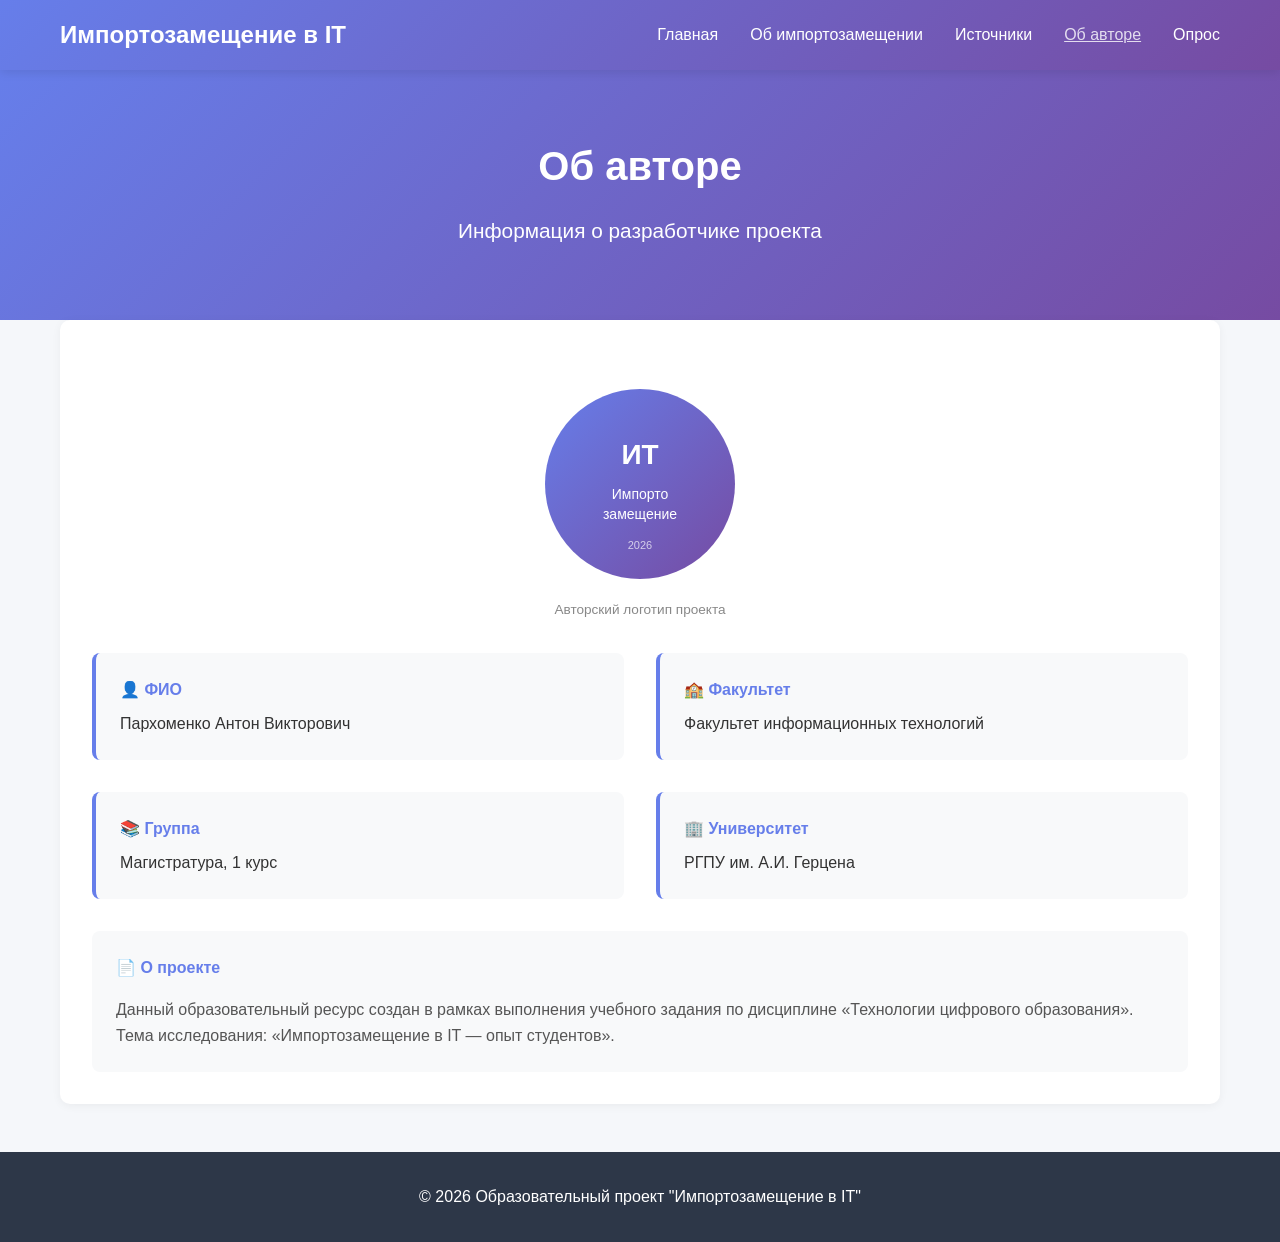
==== author.html @ 758f1796 "Create author.html" ====
<!DOCTYPE html>
<html lang="ru">
<head>
    <meta charset="UTF-8">
    <meta name="viewport" content="width=device-width, initial-scale=1.0">
    <title>Об авторе - Импортозамещение в IT</title>
    <link rel="stylesheet" href="style.css">
    <style>
        .author-page {
            background: white;
            padding: 2rem;
            border-radius: 10px;
            box-shadow: 0 2px 10px rgba(0,0,0,0.05);
        }
        .logo-block {
            text-align: center;
            margin: 2rem 0;
        }
        .author-logo-svg {
            width: 200px;
            height: 200px;
        }
        .author-info-grid {
            display: grid;
            grid-template-columns: 1fr 1fr;
            gap: 2rem;
            margin-top: 2rem;
        }
        .info-block {
            background: #f8f9fa;
            padding: 1.5rem;
            border-radius: 8px;
            border-left: 4px solid #667eea;
        }
        .info-block h4 {
            color: #667eea;
            margin-bottom: 0.5rem;
        }
        @media (max-width: 600px) {
            .author-info-grid { grid-template-columns: 1fr; }
        }
    </style>
</head>
<body>
    <nav class="navbar">
        <div class="container">
            <h1 class="logo">Импортозамещение в IT</h1>
            <ul class="nav-links">
                <li><a href="index.html">Главная</a></li>
                <li><a href="content.html">Об импортозамещении</a></li>
                <li><a href="sources.html">Источники</a></li>
                <li><a href="author.html" class="active">Об авторе</a></li>
                <li><a href="survey.html">Опрос</a></li>
            </ul>
        </div>
    </nav>

    <header class="hero">
        <div class="container">
            <h2>Об авторе</h2>
            <p class="subtitle">Информация о разработчике проекта</p>
        </div>
    </header>

    <main class="container">
        <div class="author-page">
            <div class="logo-block">
                <!-- Авторский логотип в формате SVG -->
                <svg class="author-logo-svg" viewBox="0 0 200 200" xmlns="http://www.w3.org/2000/svg">
                    <defs>
                        <linearGradient id="grad" x1="0%" y1="0%" x2="100%" y2="100%">
                            <stop offset="0%" style="stop-color:#667eea;stop-opacity:1" />
                            <stop offset="100%" style="stop-color:#764ba2;stop-opacity:1" />
                        </linearGradient>
                    </defs>
                    <circle cx="100" cy="100" r="95" fill="url(#grad)"/>
                    <text x="100" y="80" text-anchor="middle" fill="white" font-size="28" font-family="Arial" font-weight="bold">ИТ</text>
                    <text x="100" y="115" text-anchor="middle" fill="white" font-size="14" font-family="Arial">Импорто</text>
                    <text x="100" y="135" text-anchor="middle" fill="white" font-size="14" font-family="Arial">замещение</text>
                    <text x="100" y="165" text-anchor="middle" fill="rgba(255,255,255,0.7)" font-size="11" font-family="Arial">2026</text>
                </svg>
                <p style="color: #888; font-size: 0.85rem; margin-top: 0.5rem">Авторский логотип проекта</p>
            </div>

            <div class="author-info-grid">
                <div class="info-block">
                    <h4>&#128100; ФИО</h4>
                    <p>Пархоменко Антон Викторович</p>
                </div>
                <div class="info-block">
                    <h4>&#127979; Факультет</h4>
                    <p>Факультет информационных технологий</p>
                </div>
                <div class="info-block">
                    <h4>&#128218; Группа</h4>
                    <p>Магистратура, 1 курс</p>
                </div>
                <div class="info-block">
                    <h4>&#127970; Университет</h4>
                    <p>РГПУ им. А.И. Герцена</p>
                </div>
            </div>

            <div style="margin-top: 2rem; background: #f8f9fa; padding: 1.5rem; border-radius: 8px;">
                <h4 style="color: #667eea; margin-bottom: 1rem;">&#128196; О проекте</h4>
                <p style="color: #555;">Данный образовательный ресурс создан в рамках выполнения учебного задания по дисциплине «Технологии цифрового образования». Тема исследования: «Импортозамещение в IT &mdash; опыт студентов».</p>
            </div>
        </div>
    </main>

    <footer>
        <div class="container">
            <p>&copy; 2026 Образовательный проект "Импортозамещение в IT"</p>
        </div>
    </footer>
</body>
</html>
---- style.css ----
* {
    margin: 0;
    padding: 0;
    box-sizing: border-box;
}

body {
    font-family: -apple-system, BlinkMacSystemFont, 'Segoe UI', Roboto, Oxygen, Ubuntu, Cantarell, sans-serif;
    line-height: 1.6;
    color: #333;
    background-color: #f5f7fa;
}

.container {
    max-width: 1200px;
    margin: 0 auto;
    padding: 0 20px;
}

/* Навигация */
.navbar {
    background: linear-gradient(135deg, #667eea 0%, #764ba2 100%);
    padding: 1rem 0;
    box-shadow: 0 2px 10px rgba(0,0,0,0.1);
    position: sticky;
    top: 0;
    z-index: 1000;
}

.navbar .container {
    display: flex;
    justify-content: space-between;
    align-items: center;
}

.logo {
    color: white;
    font-size: 1.5rem;
    font-weight: 700;
}

.nav-links {
    display: flex;
    list-style: none;
    gap: 2rem;
}

.nav-links a {
    color: white;
    text-decoration: none;
    font-weight: 500;
    transition: opacity 0.3s;
}

.nav-links a:hover,
.nav-links a.active {
    opacity: 0.8;
    text-decoration: underline;
}

/* Герой секция */
.hero {
    background: linear-gradient(135deg, #667eea 0%, #764ba2 100%);
    color: white;
    padding: 4rem 0;
    text-align: center;
}

.hero h2 {
    font-size: 2.5rem;
    margin-bottom: 1rem;
}

.subtitle {
    font-size: 1.3rem;
    margin-bottom: 0.5rem;
}

.note {
    font-size: 0.9rem;
    opacity: 0.9;
    font-style: italic;
}

/* Основной контент */
main {
    padding: 3rem 0;
}

.intro-section {
    background: white;
    padding: 2rem;
    border-radius: 10px;
    margin-bottom: 2rem;
    box-shadow: 0 2px 10px rgba(0,0,0,0.05);
}

.intro-section h3 {
    color: #667eea;
    margin-bottom: 1rem;
    font-size: 1.8rem;
}

.feature-list {
    margin-left: 2rem;
    margin-top: 1rem;
}

.feature-list li {
    margin-bottom: 0.5rem;
    color: #555;
}

/* Карточки */
.content-cards {
    display: grid;
    grid-template-columns: repeat(auto-fit, minmax(300px, 1fr));
    gap: 2rem;
    margin-top: 2rem;
}

.card {
    background: white;
    padding: 2rem;
    border-radius: 10px;
    box-shadow: 0 2px 10px rgba(0,0,0,0.05);
    transition: transform 0.3s, box-shadow 0.3s;
}

.card:hover {
    transform: translateY(-5px);
    box-shadow: 0 5px 20px rgba(0,0,0,0.1);
}

.card h4 {
    color: #667eea;
    margin-bottom: 1rem;
    font-size: 1.3rem;
}

.card p {
    color: #666;
    margin-bottom: 1.5rem;
}

.btn {
    display: inline-block;
    background: linear-gradient(135deg, #667eea 0%, #764ba2 100%);
    color: white;
    padding: 0.8rem 2rem;
    border-radius: 25px;
    text-decoration: none;
    transition: opacity 0.3s;
    font-weight: 500;
}

.btn:hover {
    opacity: 0.9;
}

/* Футер */
footer {
    background: #2d3748;
    color: white;
    padding: 2rem 0;
    text-align: center;
    margin-top: 3rem;
}

/* Контентная страница */
.content-page {
    background: white;
    padding: 2rem;
    border-radius: 10px;
    margin-bottom: 2rem;
    box-shadow: 0 2px 10px rgba(0,0,0,0.05);
}

.content-page h3 {
    color: #667eea;
    margin: 2rem 0 1rem;
    font-size: 1.5rem;
}

.content-page p {
    margin-bottom: 1rem;
    text-align: justify;
    color: #555;
}

.content-page ul {
    margin-left: 2rem;
    margin-bottom: 1rem;
}

.content-page li {
    margin-bottom: 0.5rem;
    color: #555;
}

/* Медиа */
.media-section {
    background: #f8f9fa;
    padding: 1.5rem;
    border-radius: 8px;
    margin: 1.5rem 0;
}

.media-section a {
    color: #667eea;
    font-weight: 500;
}

/* Источники */
.sources-list {
    list-style: none;
    margin-left: 0;
}

.sources-list li {
    background: #f8f9fa;
    padding: 1rem;
    margin-bottom: 1rem;
    border-radius: 5px;
    border-left: 4px solid #667eea;
}

/* Об авторе */
.author-card {
    display: flex;
    gap: 2rem;
    align-items: center;
    background: white;
    padding: 2rem;
    border-radius: 10px;
    box-shadow: 0 2px 10px rgba(0,0,0,0.05);
}

.author-logo {
    width: 150px;
    height: 150px;
    object-fit: contain;
}

.author-info h3 {
    color: #667eea;
    margin-bottom: 1rem;
}

.author-info p {
    color: #666;
    margin-bottom: 0.5rem;
}

/* Форма опроса */
.survey-container {
    background: white;
    padding: 2rem;
    border-radius: 10px;
    box-shadow: 0 2px 10px rgba(0,0,0,0.05);
    text-align: center;
}

.survey-container iframe {
    width: 100%;
    min-height: 800px;
    border: none;
    border-radius: 8px;
}

/* Адаптив */
@media (max-width: 768px) {
    .nav-links {
        flex-direction: column;
        gap: 1rem;
    }
    
    .hero h2 {
        font-size: 1.8rem;
    }
    
    .author-card {
        flex-direction: column;
        text-align: center;
    }
}
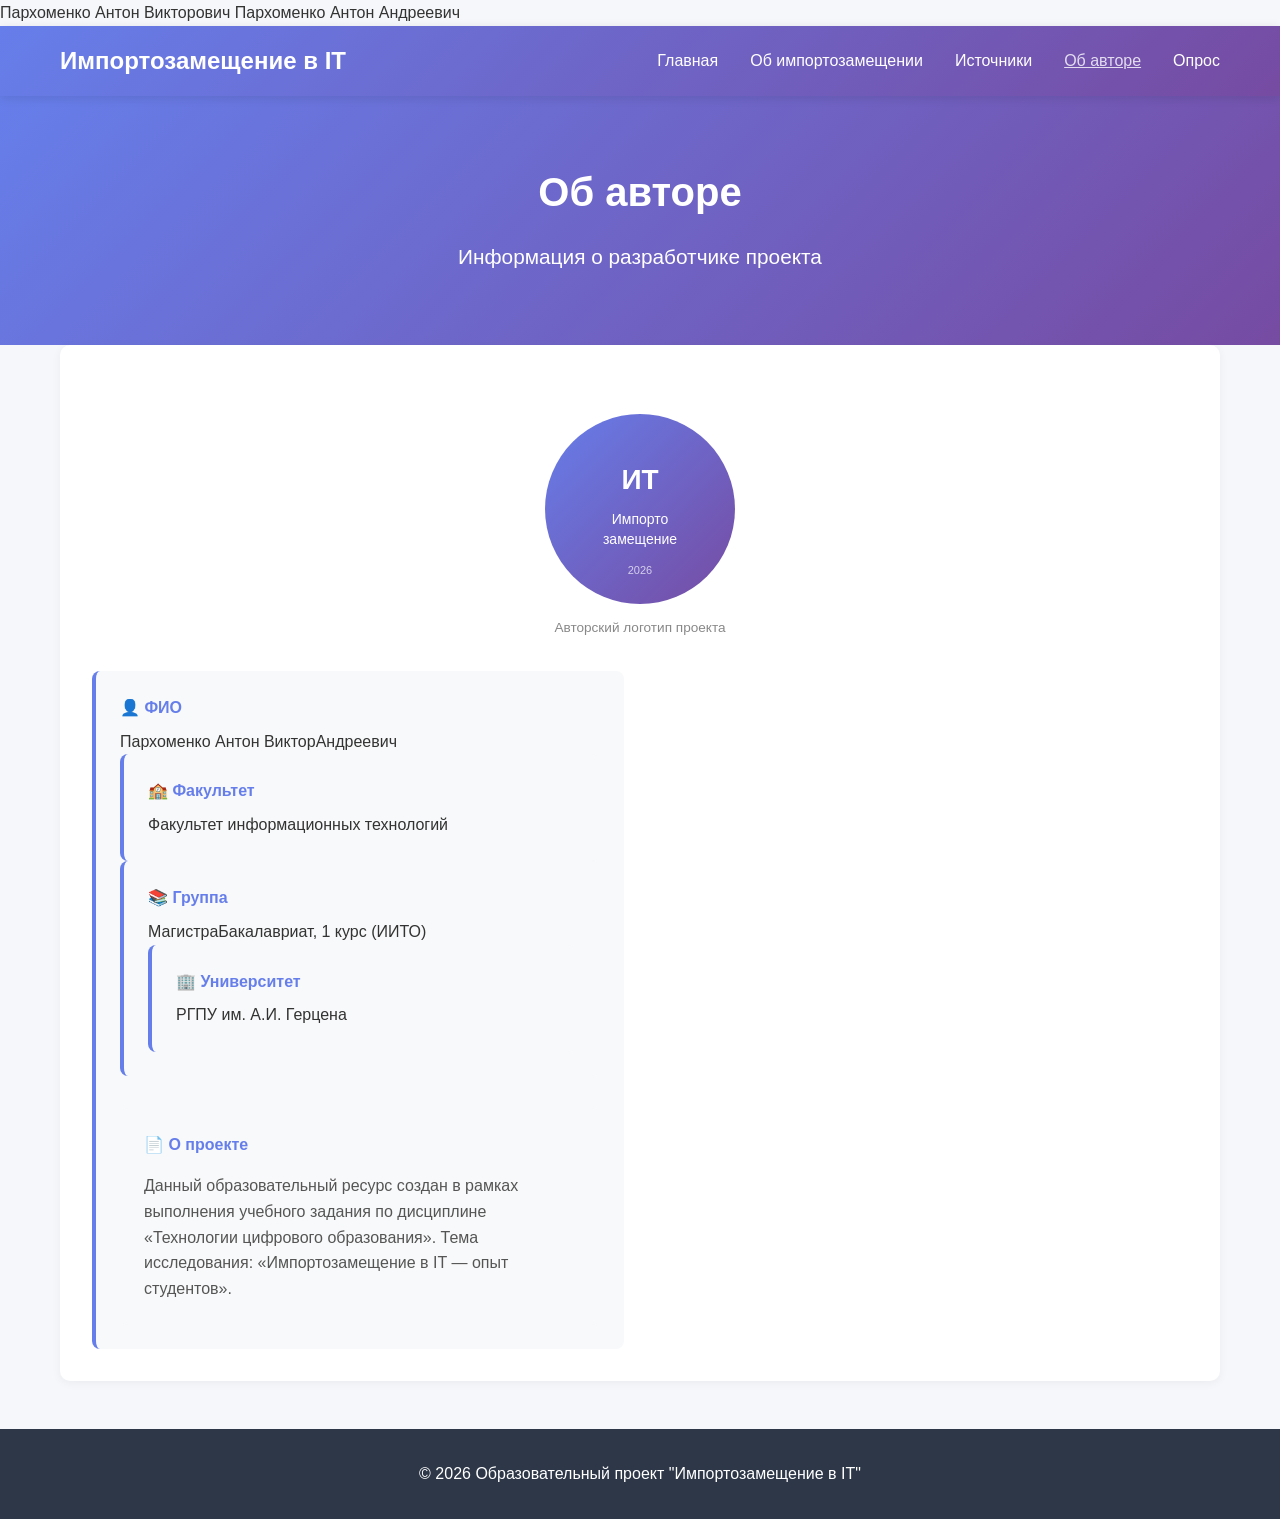
==== commit d486e3fb: "Update author.html" ====
--- a/author.html
+++ b/author.html
@@ -1,3 +1,4 @@
+Пархоменко Антон Викторович    Пархоменко Антон Андреевич
 <!DOCTYPE html>
 <html lang="ru">
 <head>
@@ -85,16 +86,14 @@
             <div class="author-info-grid">
                 <div class="info-block">
                     <h4>&#128100; ФИО</h4>
-                    <p>Пархоменко Антон Викторович</p>
-                </div>
+                    <p>Пархоменко Антон ВикторАндреевич</p>
                 <div class="info-block">
                     <h4>&#127979; Факультет</h4>
                     <p>Факультет информационных технологий</p>
                 </div>
                 <div class="info-block">
                     <h4>&#128218; Группа</h4>
-                    <p>Магистратура, 1 курс</p>
-                </div>
+                    <p>МагистраБакалавриат, 1 курс (ИИТО)</p>
                 <div class="info-block">
                     <h4>&#127970; Университет</h4>
                     <p>РГПУ им. А.И. Герцена</p>
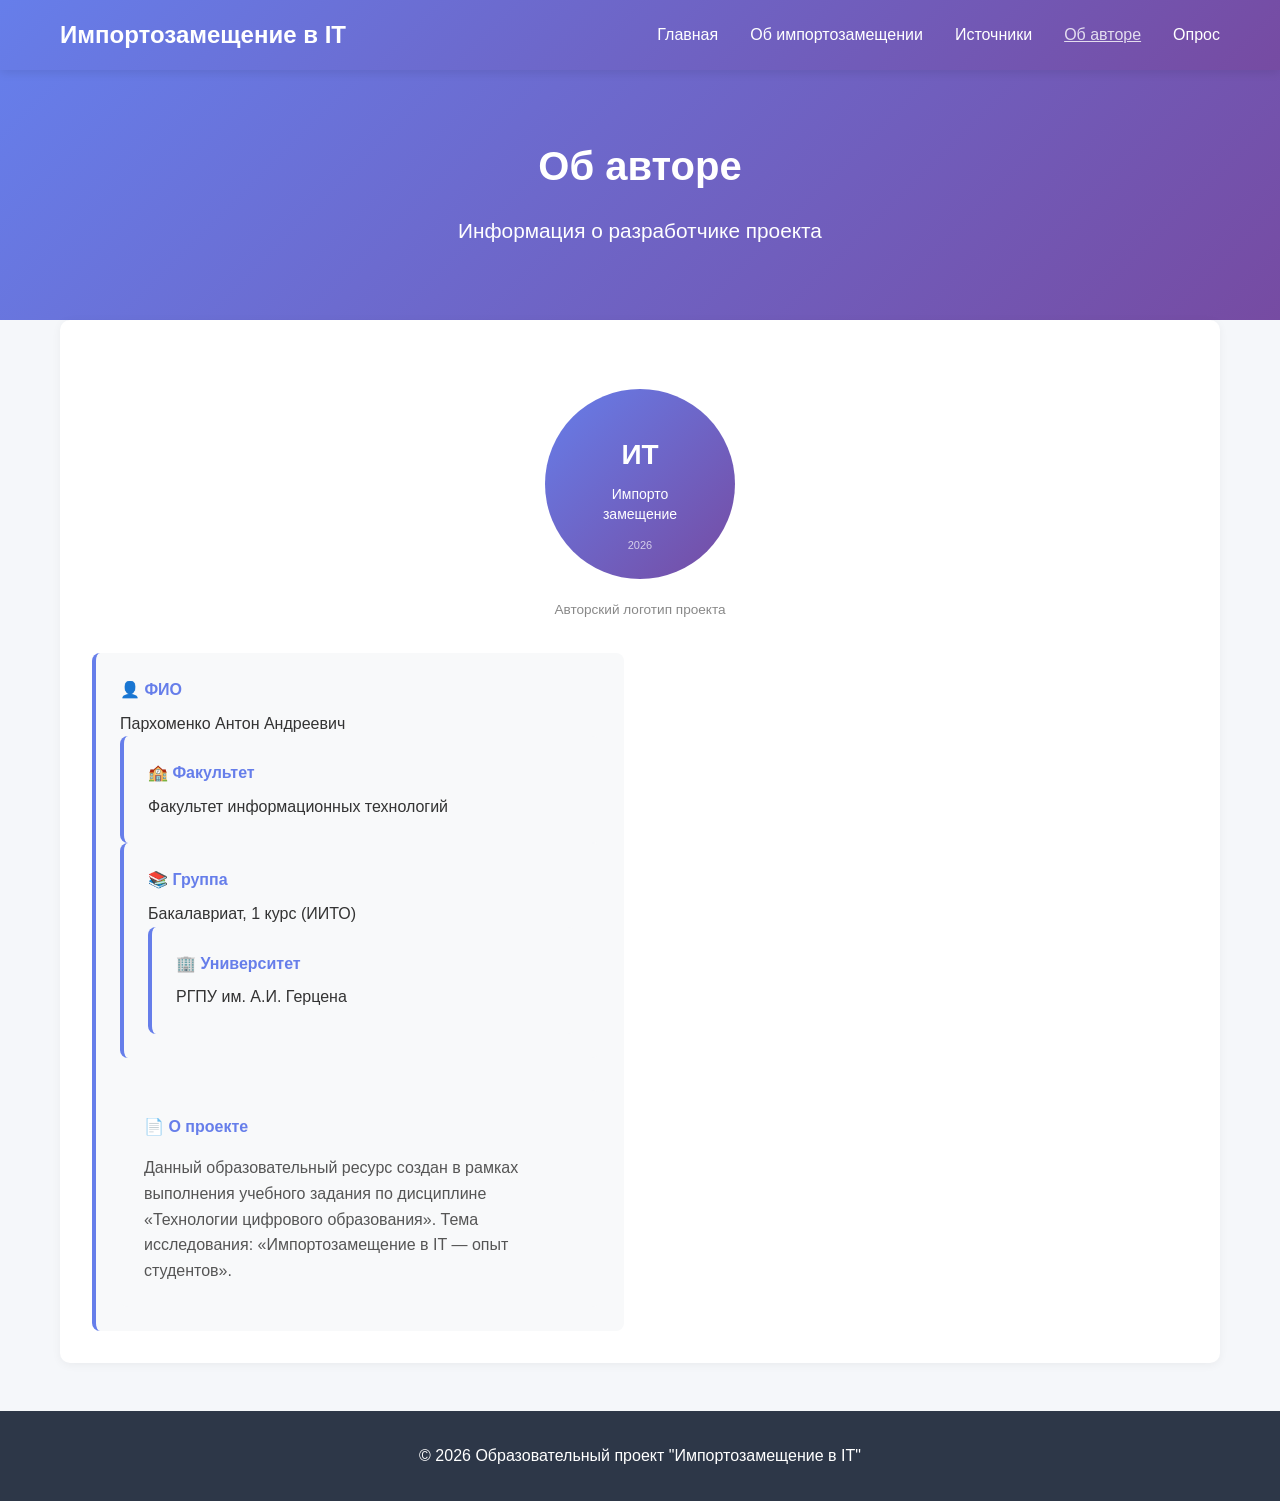
==== commit 9c517a65: "Update author.html" ====
--- a/author.html
+++ b/author.html
@@ -1,4 +1,3 @@
-Пархоменко Антон Викторович    Пархоменко Антон Андреевич
 <!DOCTYPE html>
 <html lang="ru">
 <head>
@@ -86,15 +85,13 @@
             <div class="author-info-grid">
                 <div class="info-block">
                     <h4>&#128100; ФИО</h4>
-                    <p>Пархоменко Антон ВикторАндреевич</p>
-                <div class="info-block">
+                            <p>Пархоменко Антон Андреевич</p>                <div class="info-block">
                     <h4>&#127979; Факультет</h4>
                     <p>Факультет информационных технологий</p>
                 </div>
                 <div class="info-block">
                     <h4>&#128218; Группа</h4>
-                    <p>МагистраБакалавриат, 1 курс (ИИТО)</p>
-                <div class="info-block">
+                            <p>Бакалавриат, 1 курс (ИИТО)</p>                <div class="info-block">
                     <h4>&#127970; Университет</h4>
                     <p>РГПУ им. А.И. Герцена</p>
                 </div>
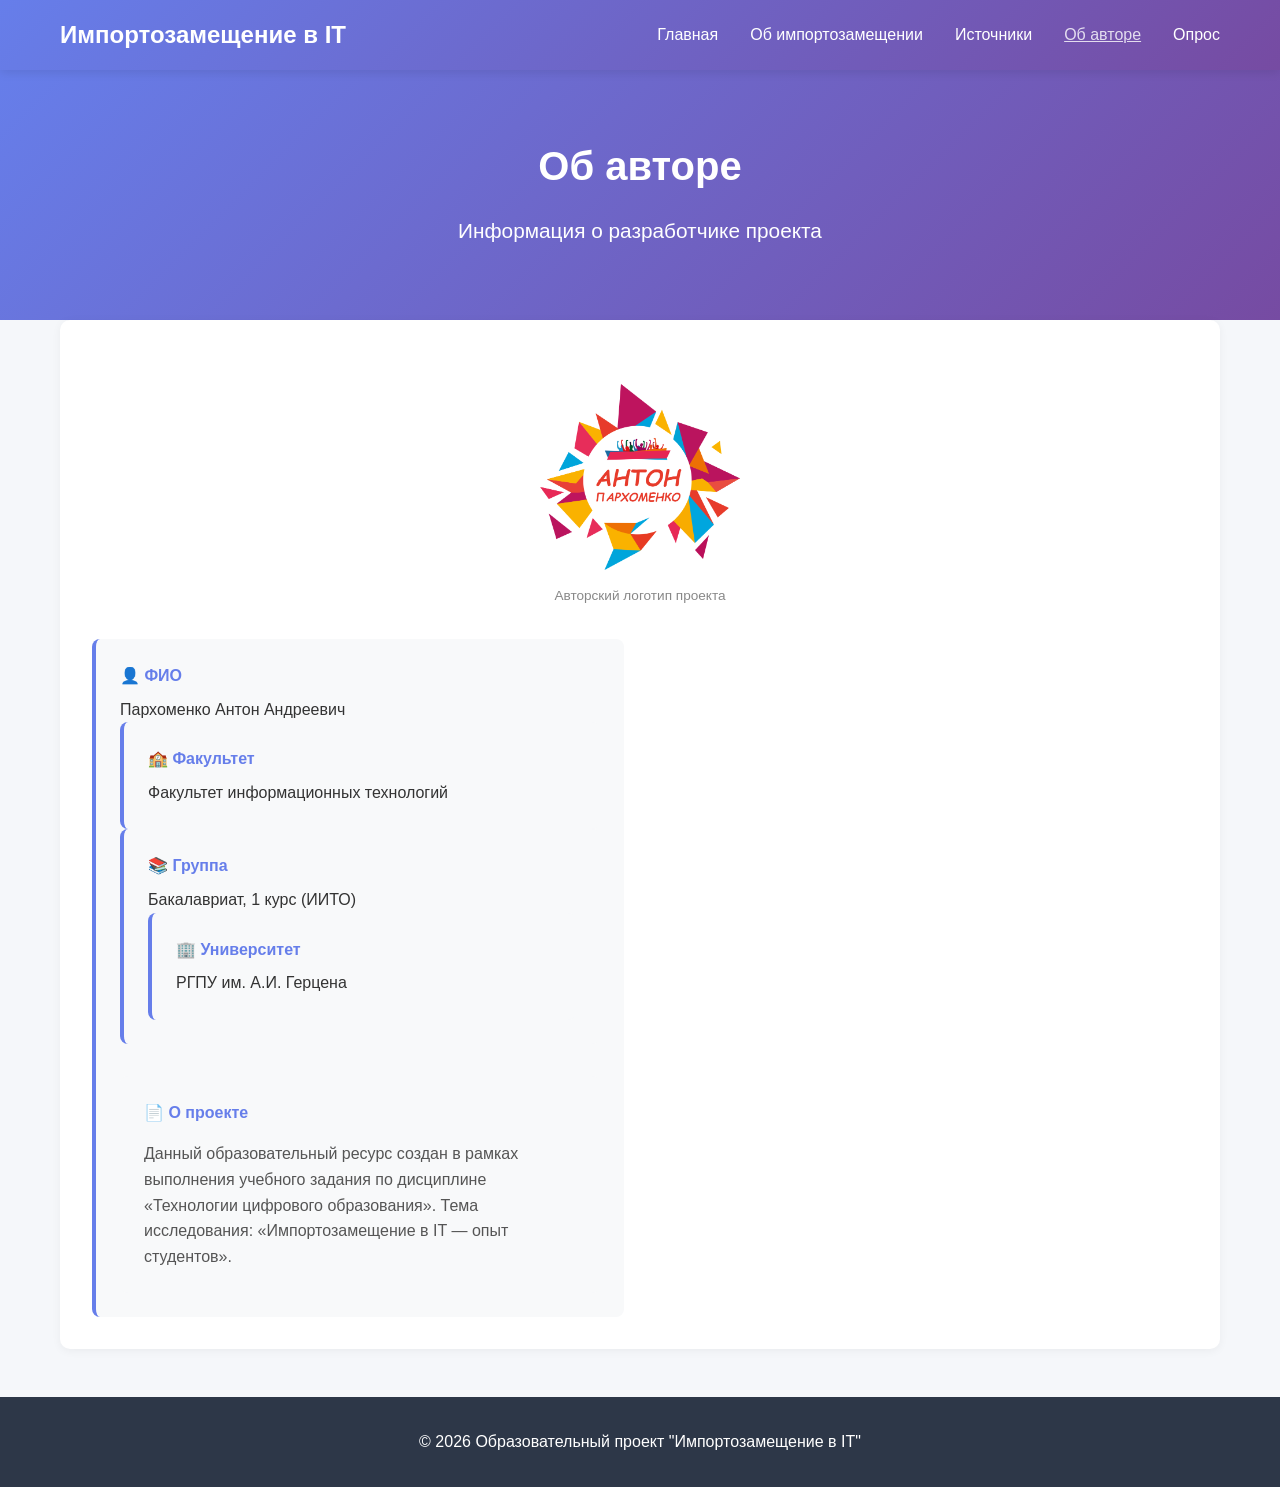
==== commit 856e3263: "Replace SVG logo with hero-image.png" ====
--- a/author.html
+++ b/author.html
@@ -66,19 +66,7 @@
         <div class="author-page">
             <div class="logo-block">
                 <!-- Авторский логотип в формате SVG -->
-                <svg class="author-logo-svg" viewBox="0 0 200 200" xmlns="http://www.w3.org/2000/svg">
-                    <defs>
-                        <linearGradient id="grad" x1="0%" y1="0%" x2="100%" y2="100%">
-                            <stop offset="0%" style="stop-color:#667eea;stop-opacity:1" />
-                            <stop offset="100%" style="stop-color:#764ba2;stop-opacity:1" />
-                        </linearGradient>
-                    </defs>
-                    <circle cx="100" cy="100" r="95" fill="url(#grad)"/>
-                    <text x="100" y="80" text-anchor="middle" fill="white" font-size="28" font-family="Arial" font-weight="bold">ИТ</text>
-                    <text x="100" y="115" text-anchor="middle" fill="white" font-size="14" font-family="Arial">Импорто</text>
-                    <text x="100" y="135" text-anchor="middle" fill="white" font-size="14" font-family="Arial">замещение</text>
-                    <text x="100" y="165" text-anchor="middle" fill="rgba(255,255,255,0.7)" font-size="11" font-family="Arial">2026</text>
-                </svg>
+                <img src="images/hero-image.png" alt="Авторский логотип проекта" class="author-logo-svg" style="max-width: 200px; height: auto;">
                 <p style="color: #888; font-size: 0.85rem; margin-top: 0.5rem">Авторский логотип проекта</p>
             </div>
 
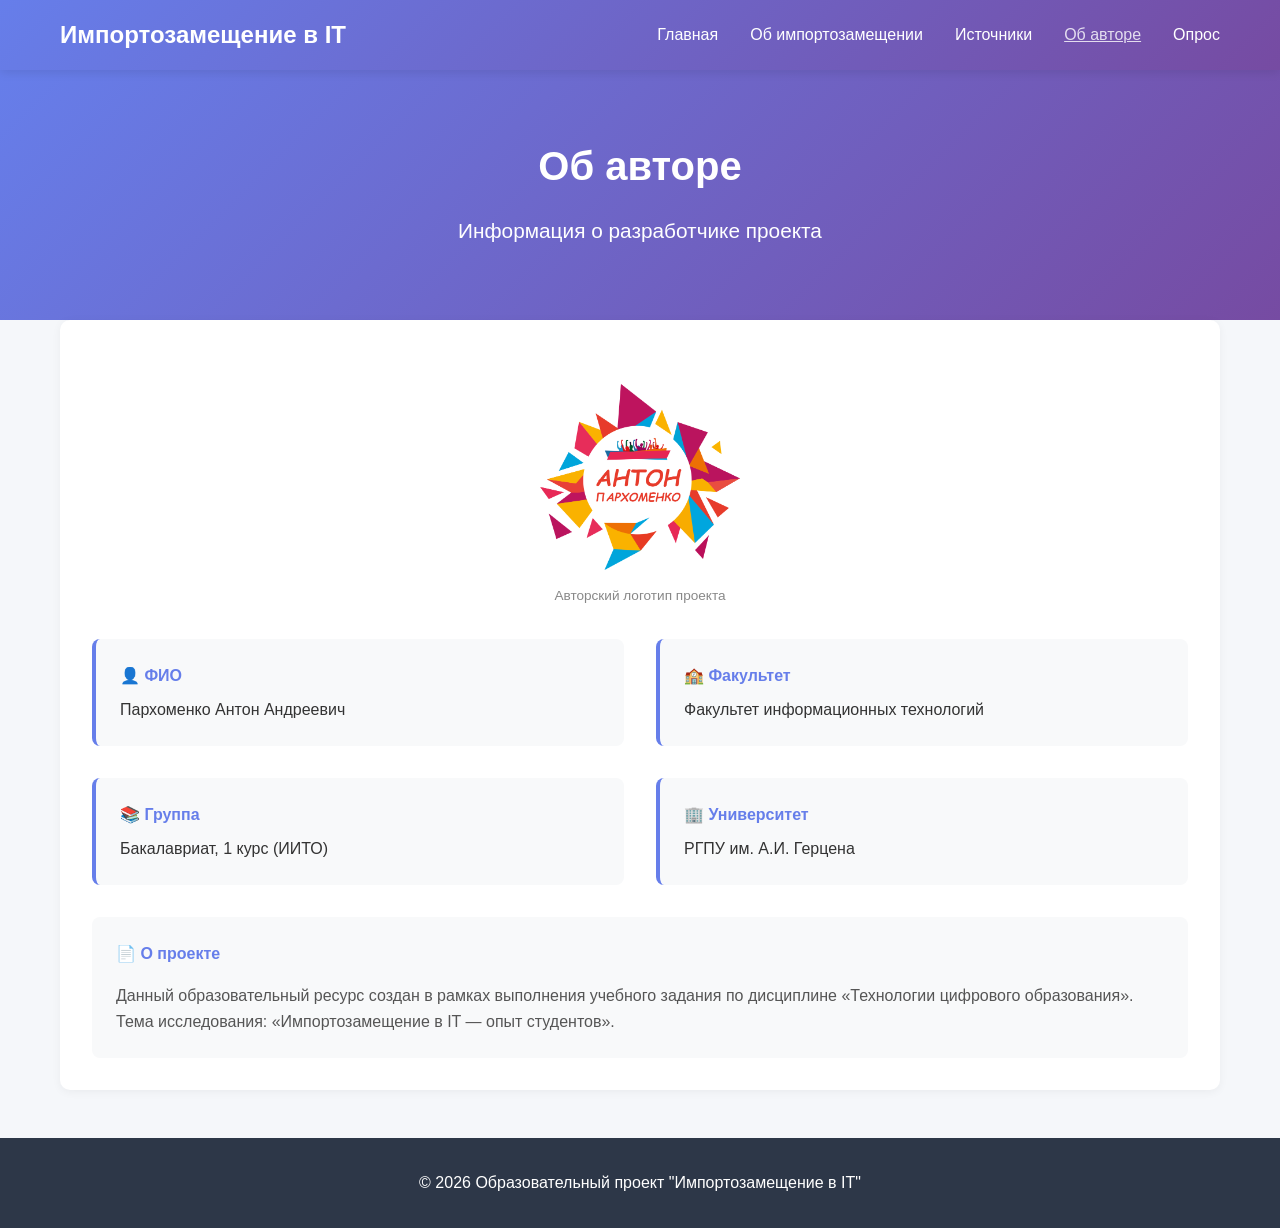
==== commit e73dbf7f: "Update author.html" ====
--- a/author.html
+++ b/author.html
@@ -73,13 +73,17 @@
             <div class="author-info-grid">
                 <div class="info-block">
                     <h4>&#128100; ФИО</h4>
-                            <p>Пархоменко Антон Андреевич</p>                <div class="info-block">
+                    <p>Пархоменко Антон Андреевич</p>
+                </div>
+                <div class="info-block">
                     <h4>&#127979; Факультет</h4>
                     <p>Факультет информационных технологий</p>
                 </div>
                 <div class="info-block">
                     <h4>&#128218; Группа</h4>
-                            <p>Бакалавриат, 1 курс (ИИТО)</p>                <div class="info-block">
+                    <p>Бакалавриат, 1 курс (ИИТО)</p>
+                </div>
+                <div class="info-block">
                     <h4>&#127970; Университет</h4>
                     <p>РГПУ им. А.И. Герцена</p>
                 </div>
@@ -87,7 +91,7 @@
 
             <div style="margin-top: 2rem; background: #f8f9fa; padding: 1.5rem; border-radius: 8px;">
                 <h4 style="color: #667eea; margin-bottom: 1rem;">&#128196; О проекте</h4>
-                <p style="color: #555;">Данный образовательный ресурс создан в рамках выполнения учебного задания по дисциплине «Технологии цифрового образования». Тема исследования: «Импортозамещение в IT &mdash; опыт студентов».</p>
+                <p style="color: #555;">Данный образовательный ресурс создан в рамках выполнения учебного задания по дисциплине «Технологии цифрового образования». Тема исследования: «Импортозамещение в IT — опыт студентов».</p>
             </div>
         </div>
     </main>
